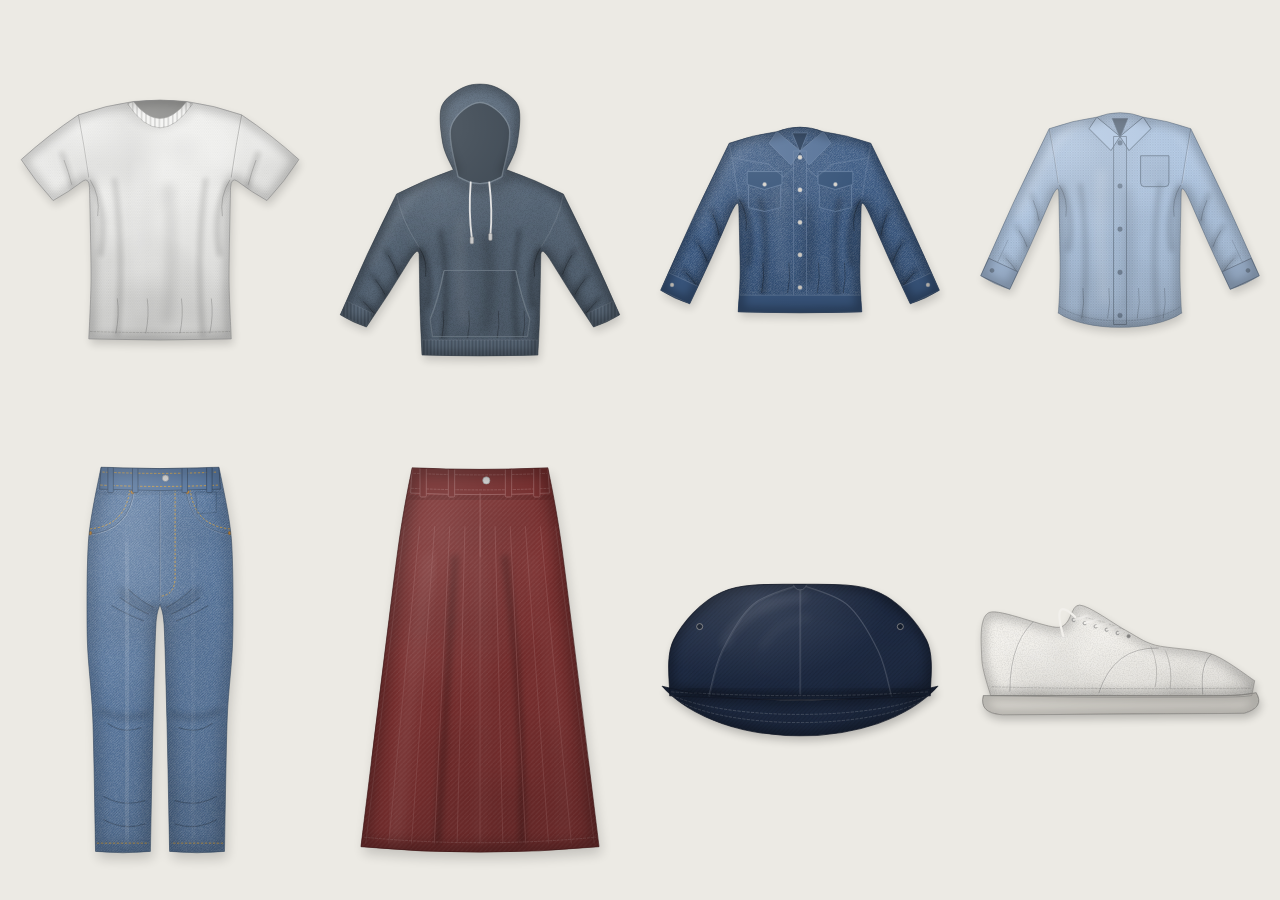
==== tests/look.html @ 7d38ecc5 "Make garment drawings look more natural - Softer silhouettes for tops: curved shoulders, tapered sle" ====
<!doctype html>
<html lang="en"><head><meta charset="utf-8"><title>Garment look check (dev)</title>
<style>body{margin:0;background:#eceae4;display:grid;grid-template-columns:repeat(4,1fr);gap:0}svg{width:100%;height:440px;display:block}</style></head>
<body><script type="module">
import { resolveSpec } from '../js/data/catalog.js';
import { garmentSVG } from '../js/garments/render.js';
const items = [
  ['tops','tees','tshirt','classic','cottonJersey','#f4f4f2'], ['tops','sweaters','hoodie','dropShoulder','cottonFleece','#5b6b7c'],
  ['tops','outerwear','denimJacket','classic','denim',null], ['tops','shirts','buttonUp','classic','oxfordCloth',null],
  ['bottoms','denim','fivePocket','straight','midWash',null], ['bottoms','skirts','midi','pleated','satin','#7a2f2f'],
  ['hats','caps','baseball','structured','cottonTwill','#1f2c45'], ['shoes','sneakers','lowTop','classic','leather','#f2f0eb'],
];
const v = new URLSearchParams(location.search).get('view') || 'front';
document.body.innerHTML = items.map(([category, genre, type, cut, material, color]) => {
  const s = resolveSpec({ category, genre, type, cut, material });
  return garmentSVG({ tpl: s.tpl, params: s.params, view: v, materialId: material, color: color || s.material.color, accent: s.tpl === 'shoe' ? '#e9e6df' : '#c0392b' });
}).join('');
document.title = 'done';
</script></body></html>
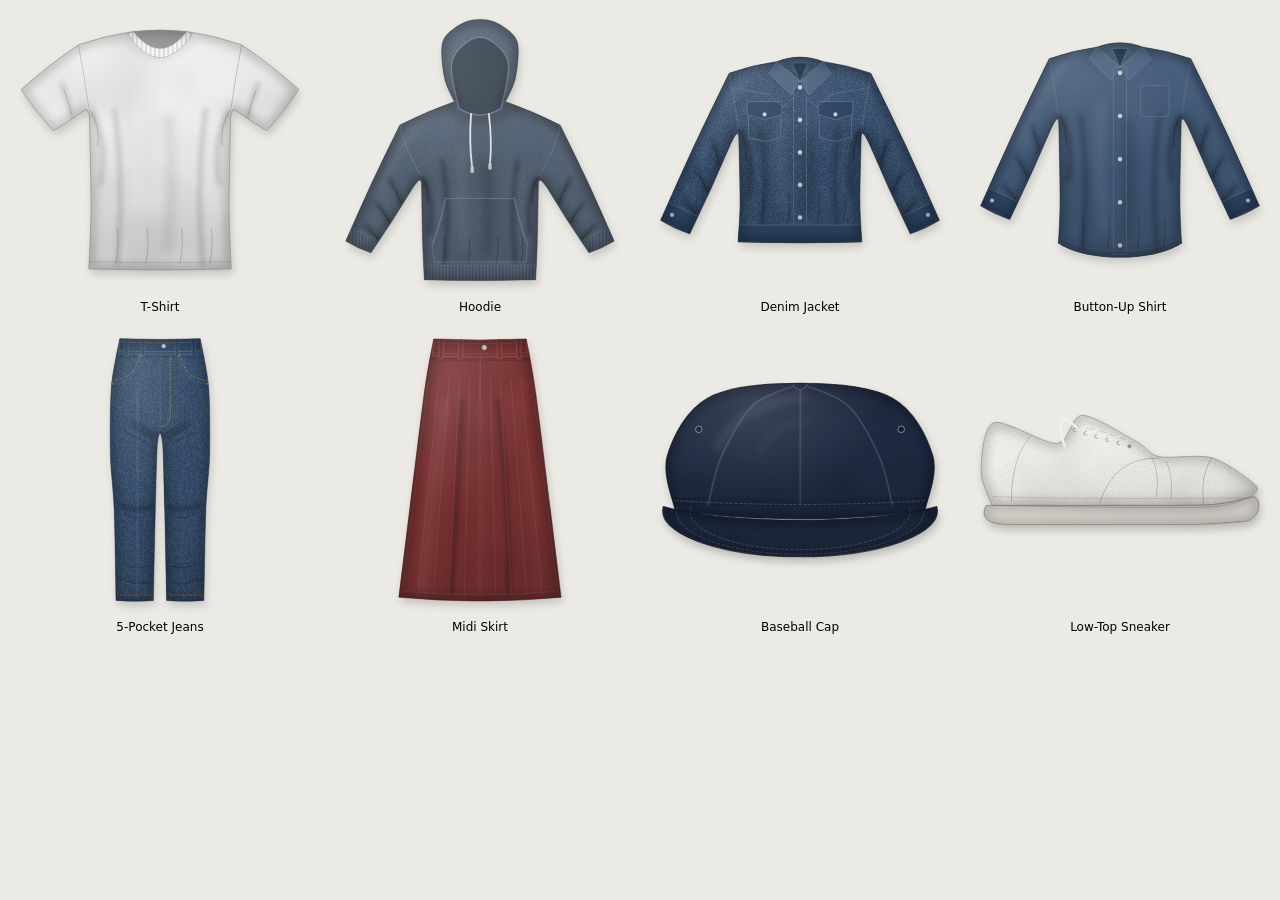
==== commit a58e5aad: "Redraw caps and shoes for a more natural look Caps - Rounder crown that is widest just above the ban" ====
--- a/tests/look.html
+++ b/tests/look.html
@@ -1,19 +1,29 @@
 <!doctype html>
 <html lang="en"><head><meta charset="utf-8"><title>Garment look check (dev)</title>
-<style>body{margin:0;background:#eceae4;display:grid;grid-template-columns:repeat(4,1fr);gap:0}svg{width:100%;height:440px;display:block}</style></head>
+<style>body{margin:0;background:#eceae4;display:grid;grid-template-columns:repeat(4,1fr)}figure{margin:0}svg{width:100%;height:300px;display:block}figcaption{font:12px system-ui;text-align:center;padding-bottom:6px}</style></head>
 <body><script type="module">
-import { resolveSpec } from '../js/data/catalog.js';
+// Dev page: large renders for visual checks. ?set=mix|hats|shoes  &view=front|back
+import { CATALOG, resolveSpec, getCuts } from '../js/data/catalog.js';
 import { garmentSVG } from '../js/garments/render.js';
-const items = [
+const q = new URLSearchParams(location.search);
+const set = q.get('set') || 'mix', v = q.get('view') || 'front';
+let items;
+if (set === 'mix') items = [
   ['tops','tees','tshirt','classic','cottonJersey','#f4f4f2'], ['tops','sweaters','hoodie','dropShoulder','cottonFleece','#5b6b7c'],
   ['tops','outerwear','denimJacket','classic','denim',null], ['tops','shirts','buttonUp','classic','oxfordCloth',null],
   ['bottoms','denim','fivePocket','straight','midWash',null], ['bottoms','skirts','midi','pleated','satin','#7a2f2f'],
   ['hats','caps','baseball','structured','cottonTwill','#1f2c45'], ['shoes','sneakers','lowTop','classic','leather','#f2f0eb'],
 ];
-const v = new URLSearchParams(location.search).get('view') || 'front';
+else {
+  const cat = CATALOG.find((c) => c.id === set);
+  items = cat.genres.flatMap((g) => g.types.map((t) => [set, g.id, t.id, getCuts(t)[0].id, null, null]));
+}
 document.body.innerHTML = items.map(([category, genre, type, cut, material, color]) => {
-  const s = resolveSpec({ category, genre, type, cut, material });
-  return garmentSVG({ tpl: s.tpl, params: s.params, view: v, materialId: material, color: color || s.material.color, accent: s.tpl === 'shoe' ? '#e9e6df' : '#c0392b' });
+  const s = resolveSpec({ category, genre, type, cut, material: material || undefined });
+  const mat = material || (s.type && (s.type.materials && null));
+  const mid = material || ({ hats: 'cottonTwill', shoes: 'leather' }[category]);
+  const col = color || (category === 'shoes' ? '#6b4a33' : '#2f4a6b');
+  return `<figure>${garmentSVG({ tpl: s.tpl, params: s.params, view: v, materialId: mid, color: col, accent: s.tpl === 'shoe' ? '#ece8df' : '#c0392b' })}<figcaption>${s.type.label}</figcaption></figure>`;
 }).join('');
 document.title = 'done';
 </script></body></html>
